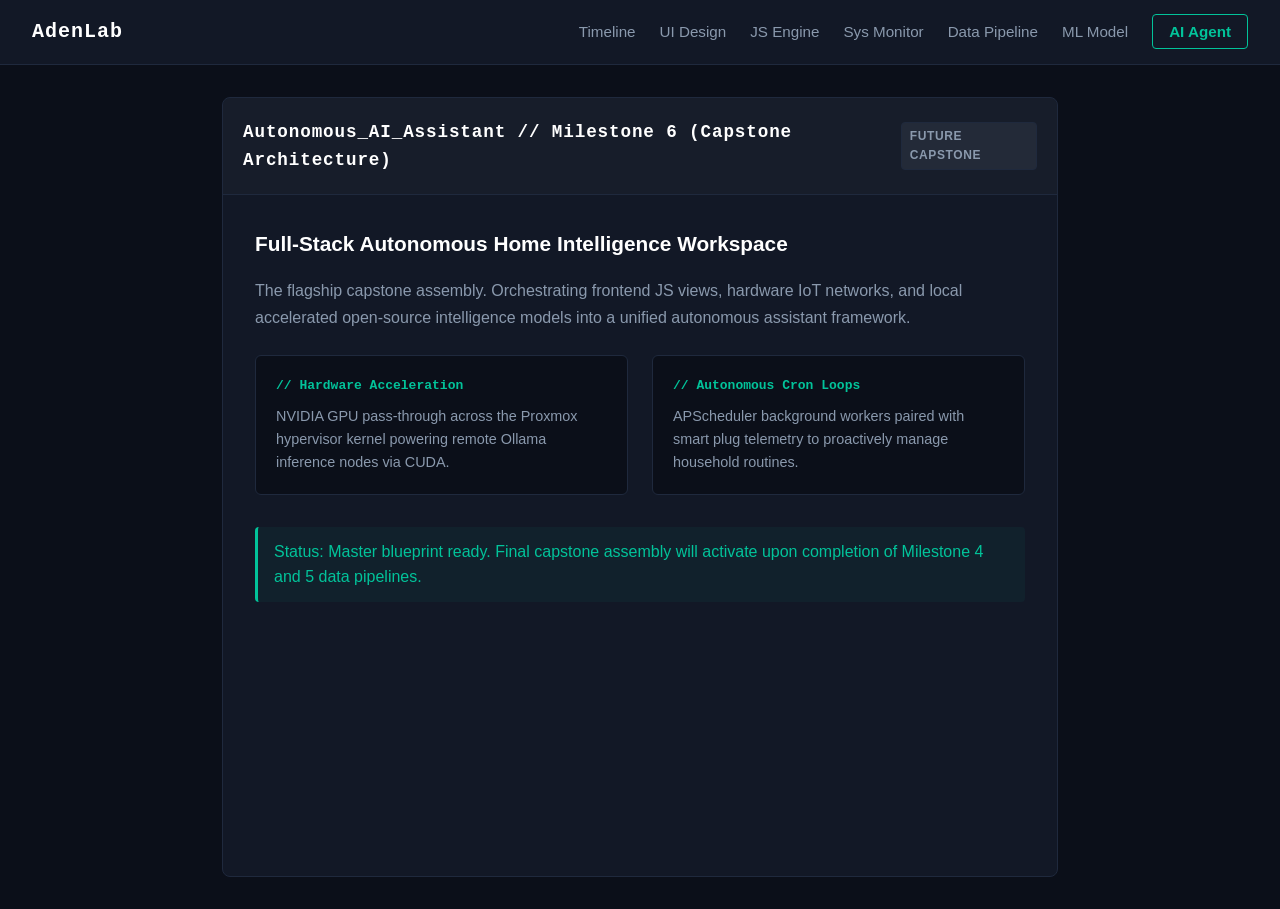
==== assistant/index.html @ 18bf2a98 "feat(assistant): add Milestone 6 flagship AI agent capstone architecture page" ====
<!DOCTYPE html>
<html lang="en-GB">
<head>
    <meta charset="UTF-8">
    <meta name="viewport" content="width=device-width, initial-scale=1.0">
    <title>AdenLab | AI Agent Capstone</title>
    <link rel="stylesheet" href="../styles.css">
</head>
<body>
    <header>
        <nav>
            <a href="/" class="logo">AdenLab</a>
            <ul>
                <li><a href="/timeline">Timeline</a></li>
                <li><a href="/design-system">UI Design</a></li>
                <li><a href="/chat-engine">JS Engine</a></li>
                <li><a href="/system-manager">Sys Monitor</a></li>
                <li><a href="/data-analytics">Data Pipeline</a></li>
                <li><a href="/ml-classifier">ML Model</a></li>
                <li><a href="/assistant" class="btn-highlight active">AI Agent</a></li>
            </ul>
        </nav>
    </header>

    <main class="workspace-wrapper" style="grid-template-columns: 1fr; max-width: 900px;">
        <section class="panel" style="min-height: 600px;">
            <div class="panel-header">
                <h2>Autonomous_AI_Assistant // Milestone 6 (Capstone Architecture)</h2>
                <span class="badge badge-future">FUTURE CAPSTONE</span>
            </div>

            <div style="padding: 2rem;">
                <h3 style="color: var(--text-primary); margin-bottom: 1rem; font-size: 1.3rem;">Full-Stack Autonomous Home Intelligence Workspace</h3>
                <p style="color: var(--text-secondary); margin-bottom: 1.5rem; line-height: 1.7;">
                    The flagship capstone assembly. Orchestrating frontend JS views, hardware IoT networks, and local accelerated open-source intelligence models into a unified autonomous assistant framework.
                </p>

                <div style="display: grid; grid-template-columns: 1fr 1fr; gap: 1.5rem; margin-bottom: 2rem;">
                    <div style="background: var(--bg-primary); border: 1px solid var(--border-subtle); padding: 1.25rem; border-radius: 6px;">
                        <h4 style="color: var(--accent); margin-bottom: 0.5rem; font-family: monospace;">// Hardware Acceleration</h4>
                        <p style="color: var(--text-secondary); font-size: 0.9rem;">NVIDIA GPU pass-through across the Proxmox hypervisor kernel powering remote Ollama inference nodes via CUDA.</p>
                    </div>
                    <div style="background: var(--bg-primary); border: 1px solid var(--border-subtle); padding: 1.25rem; border-radius: 6px;">
                        <h4 style="color: var(--accent); margin-bottom: 0.5rem; font-family: monospace;">// Autonomous Cron Loops</h4>
                        <p style="color: var(--text-secondary); font-size: 0.9rem;">APScheduler background workers paired with smart plug telemetry to proactively manage household routines.</p>
                    </div>
                </div>

                <div class="system-message">
                    Status: Master blueprint ready. Final capstone assembly will activate upon completion of Milestone 4 and 5 data pipelines.
                </div>
            </div>
        </section>
    </main>
</body>
</html>
---- styles.css ----
﻿:root {
    --bg-primary: #0b0f19; /* Deep slate-navy canvas */
    --panel-bg: #121826; /* Slightly lighter container backgrounds */
    --text-primary: #ffffff; /* Crisp white for readable headers */
    --text-secondary: #8a99ad; /* Soft slate-grey for body descriptions */
    --accent: #02c39a; /* Your core structural Teal accent */
    --accent-hover: #00a896; /* Darker, richer Teal for interactive states */
    --border-subtle: #1f293d; /* Clean divider grid lines */
}

/* Fixed universal selector from - to * */
* {
    margin: 0;
    padding: 0;
    box-sizing: border-box;
}

body {
    background-color: var(--bg-primary);
    color: var(--text-primary);
    font-family: -apple-system, BlinkMacSystemFont, "Segoe UI", Roboto, sans-serif;
    line-height: 1.6;
}

/* --- Global Header & Navigation (Desktop Default) --- */
header {
    background-color: var(--panel-bg);
    border-bottom: 1px solid var(--border-subtle);
    position: sticky;
    top: 0;
    z-index: 100;
}

nav {
    max-width: 1400px;
    margin: 0 auto;
    padding: 1rem 2rem;
    display: flex;
    justify-content: space-between;
    align-items: center;
}

.logo {
    font-size: 1.25rem;
    font-weight: 700;
    font-family: monospace;
    color: var(--text-primary);
    text-decoration: none;
    letter-spacing: 0.05em;
}

    .logo:hover {
        color: var(--accent);
    }

nav ul {
    list-style: none;
    display: flex;
    align-items: center;
    gap: 1.5rem;
}

    nav ul li a {
        color: var(--text-secondary);
        text-decoration: none;
        font-size: 0.95rem;
        font-weight: 500;
        transition: color 0.2s ease;
    }

        nav ul li a:hover,
        nav ul li a.active {
            color: var(--accent);
        }

        nav ul li a.btn-highlight {
            background-color: transparent;
            color: var(--accent);
            border: 1px solid var(--accent);
            padding: 0.5rem 1rem;
            border-radius: 4px;
            font-weight: 600;
            transition: all 0.2s ease;
        }

            nav ul li a.btn-highlight:hover {
                background-color: var(--accent);
                color: var(--bg-primary);
            }

/* --- Home Page Hero Component --- */
.hero {
    max-width: 900px;
    margin: 5rem auto;
    padding: 0 2rem;
    text-align: center;
}

    .hero h1 {
        font-size: 3rem;
        font-weight: 700;
        margin-bottom: 1.5rem;
        color: var(--text-primary);
        letter-spacing: -0.02em;
    }

    .hero p {
        color: var(--text-secondary);
        font-size: 1.15rem;
        line-height: 1.8;
    }
/* --- Master Timeline Layout Elements --- */

.timeline-container {
    max-width: 800px;
    margin: 4rem auto;
    padding: 0 2rem;
}

    .timeline-container h1 {
        font-size: 2.5rem;
        font-weight: 700;
        margin-bottom: 0.5rem;
        color: var(--text-primary);
    }

    .timeline-container .subtitle {
        color: var(--text-secondary);
        font-size: 1.1rem;
        margin-bottom: 3rem;
    }

/* The Vertical Track Line */
.timeline-axis {
    border-left: 2px solid var(--border-subtle);
    padding-left: 2rem;
    display: flex;
    flex-direction: column;
    gap: 2.5rem;
    margin-left: 0.5rem;
}

/* Individual Milestone Cards */
.timeline-card {
    background-color: var(--panel-bg);
    border: 1px solid var(--border-subtle);
    padding: 2rem;
    border-radius: 8px;
    position: relative;
    transition: transform 0.2s ease, border-color 0.2s ease;
}

    /* Visual Node Indicator Dot on the Left Line */
    .timeline-card::before {
        content: "";
        position: absolute;
        left: calc(-2rem - 7px);
        top: 2.3rem;
        width: 12px;
        height: 12px;
        border-radius: 50%;
        background-color: var(--border-subtle);
        border: 2px solid var(--bg-primary);
    }

    /* Style Modifications for Active/In-Progress Milestones */
    .timeline-card.current {
        border-color: var(--accent);
    }

        .timeline-card.current::before {
            background-color: var(--accent);
            box-shadow: 0 0 10px var(--accent);
        }

/* Internal Card Text Spacing */
.card-header {
    display: flex;
    justify-content: space-between;
    align-items: center;
    margin-bottom: 1rem;
}

.timeline-card h2 {
    font-size: 1.4rem;
    margin-bottom: 0.75rem;
    color: var(--text-primary);
}

.timeline-card p {
    color: var(--text-secondary);
    margin-bottom: 1.25rem;
    font-size: 0.95rem;
}

/* Custom Checklist Inside the Cards */
.timeline-card ul {
    list-style: none;
    display: flex;
    flex-direction: column;
    gap: 0.75rem;
}

    .timeline-card ul li {
        color: var(--text-secondary);
        font-size: 0.9rem;
        position: relative;
        padding-left: 1.5rem;
    }

        /* Custom Checklist Checkboxes */
        .timeline-card ul li::before {
            content: "☐";
            position: absolute;
            left: 0;
            color: var(--text-secondary);
        }

.timeline-card.current ul li::before {
    color: var(--accent);
}

/* Style Modifications for Active/In-Progress Milestones */
.timeline-card.current {
    border-color: var(--accent);
}

    .timeline-card.current::before {
        background-color: var(--accent);
        box-shadow: 0 0 10px var(--accent);
    }

/* Style Modifications for Completed Milestones */
.timeline-card.complete {
    border-color: #00a896;
    opacity: 0.85;
}

    .timeline-card.complete::before {
        background-color: #00a896;
        box-shadow: none;
    }

    .timeline-card.complete ul li::before {
        content: "✓";
        color: #00a896;
        font-weight: 700;
    }

/* Internal Card Text Spacing */
.card-header {
    display: flex;
}

    /* Status Badges */
    .badge {
    font-size: 0.75rem;
    font-weight: 700;
    padding: 0.25rem 0.5rem;
    border-radius: 4px;
    letter-spacing: 0.05em;
}

.badge-progress {
    background-color: rgba(2, 195, 154, 0.1);
    color: var(--accent);
    border: 1px solid var(--accent);
}

.badge-future {
    background-color: rgba(138, 153, 173, 0.1);
    color: var(--text-secondary);
    border: 1px solid var(--border-subtle);
}

.date {
    font-size: 0.85rem;
    color: var(--text-secondary);
    font-weight: 500;
}

/* --- AI Workspace Dashboard Layout Elements --- */

/* The Main Outer Viewport Container Wrapper */
.workspace-wrapper {
    max-width: 1400px;
    margin: 2rem auto;
    padding: 0 2rem;
    /* Activate CSS Grid for full structural alignment */
    display: grid;
    grid-template-columns: 1fr 1fr; /* Splits desktop space into two equal columns */
    gap: 2rem; /* Injects precise spacing between panels */
    min-height: calc(100vh - 120px); /* Stretches dashboard vertically to fill viewport screen */
}

/* Base Stylings for Both Left and Right Master Panels */
.panel {
    background-color: var(--panel-bg);
    border: 1px solid var(--border-subtle);
    border-radius: 8px;
    display: flex;
    flex-direction: column; /* Stacks header, content, and footer controls vertically */
    overflow: hidden; /* Prevents internal content from bleeding outside rounding */
}

/* Header Sections inside Panels */
.panel-header {
    background-color: rgba(255, 255, 255, 0.02);
    border-bottom: 1px solid var(--border-subtle);
    padding: 1.25rem;
    display: flex;
    justify-content: space-between;
    align-items: center;
}

    .panel-header h2 {
        font-size: 1.1rem;
        font-family: monospace; /* Gives a system console workstation aesthetic */
        color: var(--text-primary);
        letter-spacing: 0.05em;
    }

/* --- Left Panel: Terminal Chat Viewport Elements --- */

.chat-panel {
    height: 100%;
}

.chat-log-container {
    flex: 1; /* Forces the log block to absorb all available empty center space */
    padding: 1.5rem;
    font-family: monospace;
    font-size: 0.9rem;
    overflow-y: auto; /* Adds automated scrollbars when log length overflows text boxes */
}

.system-message {
    color: var(--accent); /* Highlights terminal core statuses in your signature Teal */
    background-color: rgba(2, 195, 154, 0.05);
    padding: 0.75rem 1rem;
    border-radius: 4px;
    border-left: 3px solid var(--accent);
}

/* Lower Prompt Entry Bar Input Controls */
.chat-input-bar {
    padding: 1.25rem;
    background-color: rgba(0, 0, 0, 0.15);
    border-top: 1px solid var(--border-subtle);
    display: flex;
    gap: 0.75rem;
}

    .chat-input-bar input {
        flex: 1;
        background-color: var(--bg-primary);
        border: 1px solid var(--border-subtle);
        padding: 0.75rem 1rem;
        border-radius: 4px;
        color: var(--text-primary);
        font-size: 0.9rem;
    }

    .chat-input-bar button {
        background-color: rgba(23, 32, 48, 0.8);
        color: var(--text-secondary);
        border: 1px solid var(--border-subtle);
        padding: 0.75rem 1.5rem;
        border-radius: 4px;
        font-weight: 600;
        cursor: not-allowed; /* Shows user controls are temporarily safely locked down */
    }

/* Status Indicator Dot System */
.status-indicator-dot {
    width: 8px;
    height: 8px;
    border-radius: 50%;
}

    .status-indicator-dot.online {
        background-color: var(--accent);
        box-shadow: 0 0 8px var(--accent);
    }

/* --- Right Panel: IoT Topology Elements --- */

.iot-grid-container {
    padding: 1.5rem;
    display: grid;
    grid-template-columns: repeat(auto-fill, minmax(220px, 1fr)); /* Automated fluid card wrapping */
    gap: 1.25rem;
    overflow-y: auto;
}

/* Hardware Display Cards */
.iot-card {
    background-color: var(--bg-primary);
    border: 1px solid var(--border-subtle);
    padding: 1.25rem;
    border-radius: 6px;
    display: flex;
    flex-direction: column;
    gap: 0.75rem;
}

.card-meta {
    display: flex;
    justify-content: space-between;
    align-items: center;
}

.device-type {
    font-size: 0.75rem;
    color: var(--text-secondary);
    text-transform: uppercase;
    font-weight: 600;
    letter-spacing: 0.05em;
}

.device-status {
    font-size: 0.75rem;
    font-weight: 700;
    padding: 0.15rem 0.4rem;
    border-radius: 4px;
}

    .device-status.status-on {
        background-color: rgba(2, 195, 154, 0.1);
        color: var(--accent);
    }

    .device-status.status-off {
        background-color: rgba(255, 255, 255, 0.05);
        color: var(--text-secondary);
    }

.iot-card h3 {
    font-size: 1.1rem;
    color: var(--text-primary);
}

.iot-card .telemetry {
    font-size: 0.85rem;
    color: var(--text-secondary);
    font-family: monospace;
}

/* ==========================================================================
   📱 RESPONSIVE DESIGN BREAKPOINTS (Screens 768px and smaller)
   ========================================================================== */
@media screen and (max-width: 768px) {

    /* --- Global Navigation Mobile Stacking --- */
    nav {
        flex-direction: column;
        gap: 1rem;
        padding: 1rem;
    }

        nav ul {
            flex-wrap: wrap;
            justify-content: center;
            gap: 1rem;
        }

            nav ul li a {
                font-size: 0.85rem;
            }

    /* --- Timeline Page Mobile Tweaks --- */
    .timeline-container h1 {
        font-size: 2rem;
    }

    .timeline-container {
        margin: 2rem auto;
    }

    .timeline-axis {
        padding-left: 1.25rem;
        gap: 1.75rem;
    }

    .timeline-card {
        padding: 1.25rem;
    }

        .timeline-card::before {
            left: calc(-1.25rem - 7px);
        }

    .card-header {
        flex-direction: column;
        align-items: flex-start;
        gap: 0.5rem;
    }

    /* --- Workspace Dashboard Mobile Overrides --- */
    .workspace-wrapper {
        grid-template-columns: 1fr; /* Collapses side-by-side into a single stack */
        margin: 1rem auto;
        padding: 0 1rem;
        gap: 1.5rem;
        min-height: auto;
    }

    .chat-panel {
        height: 450px; /* Gives the terminal a solid fixed view height on phones */
    }

    .iot-panel {
        max-height: 500px; /* Limits the hardware container height */
    }

    .iot-grid-container {
        grid-template-columns: 1fr; /* Drops device cards into a clean single stream */
        padding: 1rem;
        gap: 1rem;
    }
}

.badge-progress {
    background-color: rgba(2, 195, 154, 0.1);
    color: var(--accent);
    border: 1px solid var(--accent);
}

/* 🟢 ADD THIS NEW MOBILE RULE HERE: */
.badge-complete {
    background-color: rgba(0, 168, 150, 0.1);
    color: #00a896;
    border: 1px solid #00a896;
}
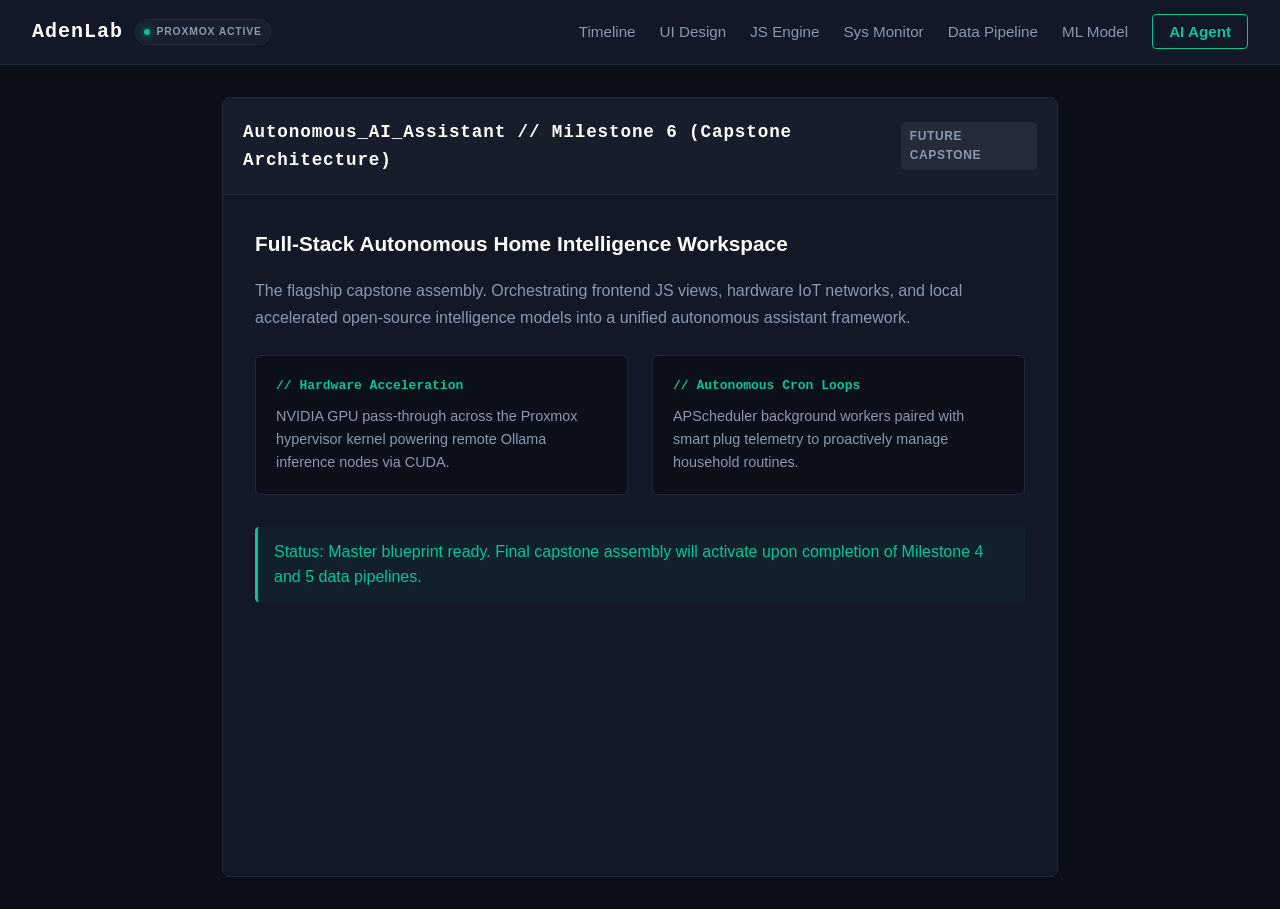
==== commit 38d30ef1: "feat(ui): add dynamic system status badge and health-check logic to navigation header" ====
--- a/assistant/index.html
+++ b/assistant/index.html
@@ -9,7 +9,9 @@
 <body>
     <header>
         <nav>
-            <a href="/" class="logo">AdenLab</a>
+            <a href="/" class="logo">
+                AdenLab <span id="system-status-pill" class="status-pill"><span id="status-dot" class="pulse-dot"></span> <span id="status-text">PROXMOX ACTIVE</span></span>
+            </a>
             <ul>
                 <li><a href="/timeline">Timeline</a></li>
                 <li><a href="/design-system">UI Design</a></li>
@@ -52,5 +54,63 @@
             </div>
         </section>
     </main>
+
+    <!-- JavaScript must be inside script tags and before closing body -->
+    <script>
+                document.addEventListener("DOMContentLoaded", () => {
+                    const statusPill = document.getElementById("system-status-pill");
+                    const statusDot = document.getElementById("status-dot");
+                    const statusText = document.getElementById("status-text");
+
+                    const HEALTH_CHECK_URL = 'https://your-proxmox-ip-or-api/health';
+
+                    async function checkSystemHealth() {
+                        try {
+                            const controller = new AbortController();
+                            const timeoutId = setTimeout(() => controller.abort(), 3000);
+
+                            const response = await fetch(HEALTH_CHECK_URL, {
+                                method: 'GET',
+                                mode: 'no-cors',
+                                signal: controller.signal
+                            });
+
+                            clearTimeout(timeoutId);
+                            setOnlineState();
+                        } catch (error) {
+                            setOfflineState("MAINTENANCE");
+                        }
+                    }
+
+                    function setOnlineState() {
+                        if (statusText) statusText.textContent = "PROXMOX ACTIVE";
+                        if (statusPill) {
+                            statusPill.style.borderColor = "var(--border-subtle)";
+                            statusPill.style.color = "var(--text-secondary)";
+                        }
+                        if (statusDot) {
+                            statusDot.style.backgroundColor = "var(--accent)";
+                            statusDot.style.boxShadow = "0 0 8px var(--accent)";
+                            statusDot.className = "pulse-dot";
+                        }
+                    }
+
+                    function setOfflineState(reason = "OFFLINE") {
+                        if (statusText) statusText.textContent = `PROXMOX ${reason}`;
+                        if (statusPill) {
+                            statusPill.style.borderColor = "rgba(239, 68, 68, 0.4)";
+                            statusPill.style.color = "#ef4444";
+                        }
+                        if (statusDot) {
+                            statusDot.style.backgroundColor = "#ef4444";
+                            statusDot.style.boxShadow = "0 0 8px #ef4444";
+                            statusDot.className = "pulse-dot offline-pulse";
+                        }
+                    }
+
+                    // Uncomment when ready to poll real backend:
+                    // checkSystemHealth();
+                });
+    </script>
 </body>
 </html>
--- a/styles.css
+++ b/styles.css
@@ -109,6 +109,185 @@
         font-size: 1.15rem;
         line-height: 1.8;
     }
+
+/* --- Home Page Extended Components (Hero Actions, Status Strip, Context, Pillars) --- */
+.hero-tag {
+    display: inline-block;
+    font-size: 0.8rem;
+    font-weight: 600;
+    letter-spacing: 0.08em;
+    text-transform: uppercase;
+    color: #38bdf8;
+    margin-bottom: 0.75rem;
+}
+
+.hero-actions {
+    display: flex;
+    gap: 1rem;
+    margin-top: 1.75rem;
+    justify-content: center;
+    flex-wrap: wrap;
+}
+
+.btn-primary, .btn-secondary {
+    padding: 0.75rem 1.4rem;
+    border-radius: 6px;
+    font-weight: 600;
+    text-decoration: none;
+    transition: all 0.2s ease;
+}
+
+.btn-primary {
+    background-color: var(--accent);
+    color: var(--bg-primary);
+}
+
+    .btn-primary:hover {
+        background-color: var(--accent-hover);
+    }
+
+.btn-secondary {
+    background-color: rgba(255, 255, 255, 0.06);
+    color: var(--text-primary);
+    border: 1px solid var(--border-subtle);
+}
+
+    .btn-secondary:hover {
+        background-color: rgba(255, 255, 255, 0.12);
+    }
+
+/* Status Strip */
+.status-strip {
+    max-width: 1200px;
+    margin: 2.5rem auto;
+    padding: 1.25rem 2rem;
+    background: var(--panel-bg);
+    border: 1px solid var(--border-subtle);
+    border-radius: 8px;
+    display: grid;
+    grid-template-columns: repeat(auto-fit, minmax(220px, 1fr));
+    gap: 1.5rem;
+}
+
+.status-item {
+    display: flex;
+    flex-direction: column;
+    gap: 0.25rem;
+    padding-left: 1.5rem;
+    border-left: 1px solid var(--border-subtle);
+}
+
+    .status-item:first-child {
+        padding-left: 0;
+        border-left: none;
+    }
+
+.status-label {
+    font-size: 0.75rem;
+    text-transform: uppercase;
+    letter-spacing: 0.05em;
+    color: var(--text-secondary);
+}
+
+.status-value {
+    font-weight: 600;
+    color: var(--text-primary);
+}
+
+    .status-value.active-text {
+        color: #38bdf8;
+    }
+
+    .status-value.early-text {
+        color: #fbbf24;
+    }
+
+/* Project Origin Two-Column Grid */
+.project-context {
+    max-width: 1000px;
+    margin: 3rem auto;
+    padding: 0 2rem;
+    display: grid;
+    grid-template-columns: repeat(auto-fit, minmax(300px, 1fr));
+    gap: 1.5rem;
+}
+
+.context-card {
+    background-color: var(--panel-bg);
+    border: 1px solid var(--border-subtle);
+    border-radius: 8px;
+    padding: 1.75rem;
+}
+
+    .context-card h2 {
+        margin-top: 0;
+        font-size: 1.25rem;
+        color: var(--text-primary);
+        margin-bottom: 0.75rem;
+    }
+
+    .context-card p {
+        color: var(--text-secondary);
+        line-height: 1.6;
+        margin-bottom: 0;
+        font-size: 0.95rem;
+    }
+
+/* Core Pillars Section */
+.pillars-section {
+    max-width: 1200px;
+    margin: 3.5rem auto;
+    padding: 0 2rem;
+}
+
+    .pillars-section h2 {
+        font-size: 1.75rem;
+        margin-bottom: 1.5rem;
+        color: var(--text-primary);
+    }
+
+.pillars-grid {
+    display: grid;
+    grid-template-columns: repeat(auto-fit, minmax(280px, 1fr));
+    gap: 1.5rem;
+}
+
+.pillar-card {
+    background-color: var(--panel-bg);
+    border: 1px solid var(--border-subtle);
+    border-radius: 8px;
+    padding: 1.75rem;
+    display: flex;
+    flex-direction: column;
+    justify-content: space-between;
+}
+
+    .pillar-card h3 {
+        margin-top: 0;
+        font-size: 1.15rem;
+        color: var(--text-primary);
+        margin-bottom: 0.75rem;
+    }
+
+    .pillar-card p {
+        color: var(--text-secondary);
+        line-height: 1.55;
+        font-size: 0.95rem;
+        margin-bottom: 1.5rem;
+    }
+
+.pillar-link {
+    display: inline-block;
+    color: var(--accent);
+    text-decoration: none;
+    font-weight: 600;
+    font-size: 0.9rem;
+}
+
+    .pillar-link:hover {
+        text-decoration: underline;
+    }
+
 /* --- Master Timeline Layout Elements --- */
 
 .timeline-container {
@@ -279,6 +458,24 @@
     font-weight: 500;
 }
 
+/* Early / Out-of-Sequence Milestone Styling */
+.timeline-card.early-milestone {
+    border-left: 4px solid #f59e0b; /* Amber accent to distinguish from sequential green */
+    background: linear-gradient(145deg, rgba(245, 158, 11, 0.06), rgba(15, 23, 42, 0.4));
+}
+
+.badge-early {
+    background-color: rgba(245, 158, 11, 0.15);
+    color: #fbbf24;
+    border: 1px solid rgba(245, 158, 11, 0.4);
+    padding: 0.25rem 0.6rem;
+    border-radius: 4px;
+    font-size: 0.75rem;
+    font-weight: 700;
+    letter-spacing: 0.05em;
+    text-transform: uppercase;
+}
+
 /* --- AI Workspace Dashboard Layout Elements --- */
 
 /* The Main Outer Viewport Container Wrapper */
@@ -526,9 +723,164 @@
     border: 1px solid var(--accent);
 }
 
+/* Tech Stack Badge Cloud */
+.tech-stack-section {
+    max-width: 1200px;
+    margin: 3.5rem auto;
+    padding: 0 2rem;
+}
+
+    .tech-stack-section h2 {
+        font-size: 1.5rem;
+        margin-bottom: 1.25rem;
+        color: var(--text-primary);
+    }
+
+.badge-cloud {
+    display: flex;
+    flex-wrap: wrap;
+    gap: 0.75rem;
+}
+
+.tech-badge {
+    background-color: var(--panel-bg);
+    color: var(--text-primary);
+    border: 1px solid var(--border-subtle);
+    padding: 0.5rem 1rem;
+    border-radius: 6px;
+    font-size: 0.9rem;
+    font-weight: 500;
+    font-family: monospace;
+    transition: border-color 0.2s ease, color 0.2s ease;
+}
+
+    .tech-badge:hover {
+        border-color: var(--accent);
+        color: var(--accent);
+    }
+
+/* Recent System Activity Feed */
+.activity-section {
+    max-width: 1200px;
+    margin: 3.5rem auto;
+    padding: 0 2rem;
+}
+
+    .activity-section h2 {
+        font-size: 1.5rem;
+        margin-bottom: 1.25rem;
+        color: var(--text-primary);
+    }
+
+.activity-feed {
+    display: flex;
+    flex-direction: column;
+    gap: 1rem;
+}
+
+.activity-item {
+    background-color: var(--panel-bg);
+    border: 1px solid var(--border-subtle);
+    border-radius: 8px;
+    padding: 1.25rem 1.5rem;
+    display: flex;
+    flex-direction: column;
+    gap: 0.35rem;
+}
+
+.activity-date {
+    font-size: 0.75rem;
+    text-transform: uppercase;
+    letter-spacing: 0.05em;
+    color: var(--accent);
+    font-weight: 700;
+}
+
+.activity-item p {
+    color: var(--text-secondary);
+    font-size: 0.95rem;
+    margin: 0;
+    line-height: 1.5;
+}
+
+.activity-item strong {
+    color: var(--text-primary);
+}
+
 /* 🟢 ADD THIS NEW MOBILE RULE HERE: */
 .badge-complete {
     background-color: rgba(0, 168, 150, 0.1);
     color: #00a896;
     border: 1px solid #00a896;
 }
+/* --- Navigation Live Status Badge & Pulse --- */
+.logo {
+    display: flex;
+    align-items: center;
+    gap: 0.75rem;
+}
+
+.status-pill {
+    display: inline-flex;
+    align-items: center;
+    gap: 0.4rem;
+    font-size: 0.65rem;
+    font-family: -apple-system, BlinkMacSystemFont, "Segoe UI", Roboto, sans-serif;
+    font-weight: 600;
+    text-transform: uppercase;
+    letter-spacing: 0.08em;
+    color: var(--text-secondary);
+    background-color: rgba(255, 255, 255, 0.03);
+    border: 1px solid var(--border-subtle);
+    padding: 0.2rem 0.5rem;
+    border-radius: 12px;
+    transition: all 0.3s ease;
+}
+
+.pulse-dot {
+    width: 6px;
+    height: 6px;
+    background-color: var(--accent);
+    border-radius: 50%;
+    box-shadow: 0 0 8px var(--accent);
+    animation: pulse-animation 2s infinite;
+}
+
+@keyframes pulse-animation {
+    0% {
+        transform: scale(0.95);
+        box-shadow: 0 0 0 0 rgba(2, 195, 154, 0.7);
+    }
+
+    70% {
+        transform: scale(1);
+        box-shadow: 0 0 0 6px rgba(2, 195, 154, 0);
+    }
+
+    100% {
+        transform: scale(0.95);
+        box-shadow: 0 0 0 0 rgba(2, 195, 154, 0);
+    }
+}
+
+/* Red Offline Pulse for Maintenance/Outage States */
+.pulse-dot.offline-pulse {
+    animation: offline-pulse-animation 2s infinite;
+}
+
+@keyframes offline-pulse-animation {
+    0% {
+        transform: scale(0.95);
+        box-shadow: 0 0 0 0 rgba(239, 68, 68, 0.7);
+    }
+
+    70% {
+        transform: scale(1);
+        box-shadow: 0 0 0 6px rgba(239, 68, 68, 0);
+    }
+
+    100% {
+        transform: scale(0.95);
+        box-shadow: 0 0 0 0 rgba(239, 68, 68, 0);
+    }
+}
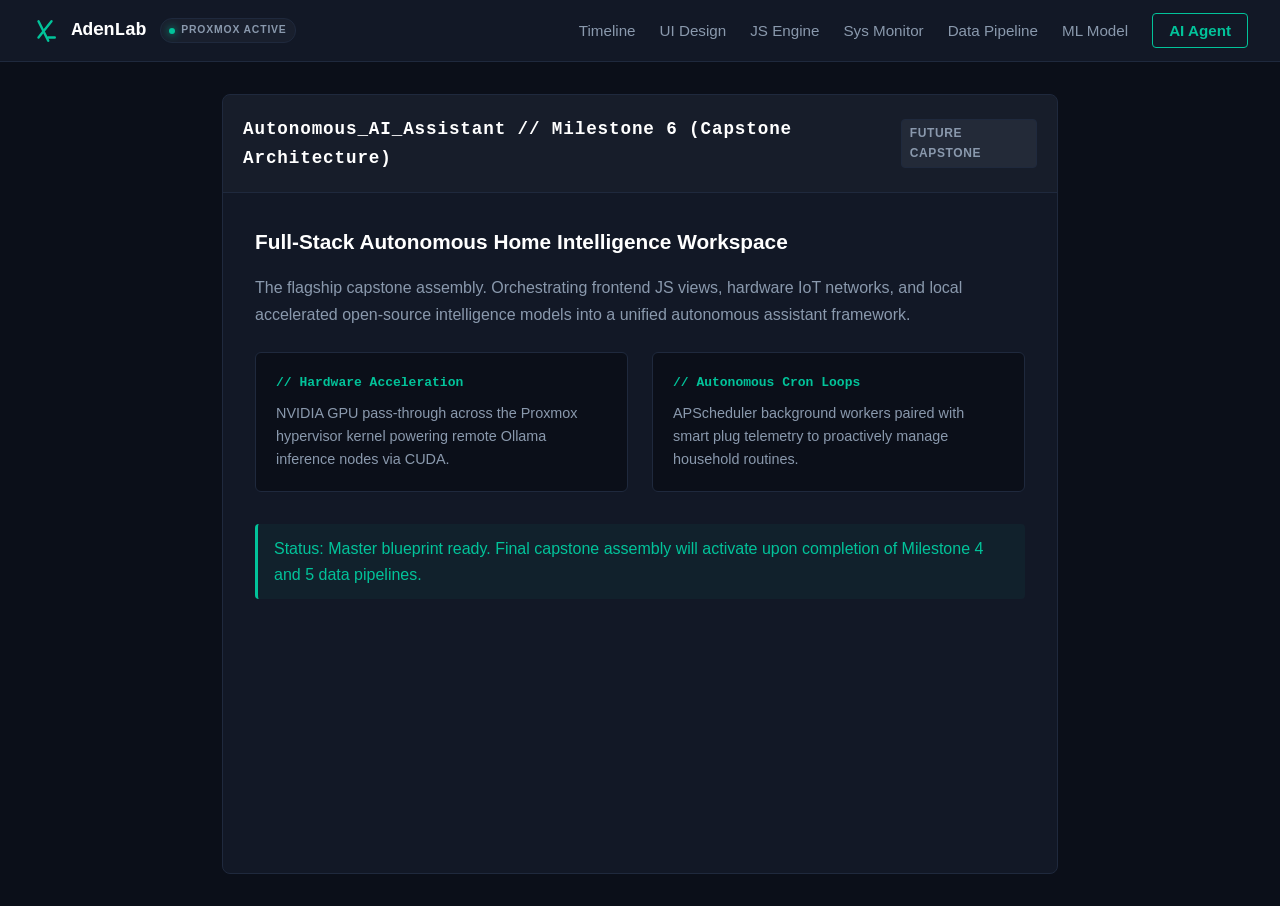
==== commit f9de7337: "feat(ui): add custom SVG monogram logo to navigation header" ====
--- a/assistant/index.html
+++ b/assistant/index.html
@@ -10,7 +10,27 @@
     <header>
         <nav>
             <a href="/" class="logo">
-                AdenLab <span id="system-status-pill" class="status-pill"><span id="status-dot" class="pulse-dot"></span> <span id="status-text">PROXMOX ACTIVE</span></span>
+                <!-- SVG Monogram Logo -->
+                <svg class="logo-icon" viewBox="0 0 32 32" xmlns="http://www.w3.org/2000/svg">
+                    <defs>
+                        <linearGradient id="logo-grad" x1="0%" y1="0%" x2="100%" y2="100%">
+                            <stop offset="0%" style="stop-color:var(--accent);stop-opacity:1" />
+                            <stop offset="100%" style="stop-color:#00cba9;stop-opacity:0.8" />
+                        </linearGradient>
+                    </defs>
+                    <path d="M8 4 L20 28" stroke="var(--accent)" stroke-width="3" stroke-linecap="round" />
+                    <path d="M24 4 L8 24" stroke="var(--accent)" stroke-width="3" stroke-linecap="round" />
+                    <path d="M20 24 L28 24" stroke="var(--accent)" stroke-width="3" stroke-linecap="round" />
+                </svg>
+
+                <!-- Site Title -->
+                <span class="logo-text">AdenLab</span>
+
+                <!-- Status Pill -->
+                <span id="system-status-pill" class="status-pill">
+                    <span id="status-dot" class="pulse-dot"></span>
+                    <span id="status-text">PROXMOX ACTIVE</span>
+                </span>
             </a>
             <ul>
                 <li><a href="/timeline">Timeline</a></li>
--- a/styles.css
+++ b/styles.css
@@ -883,4 +883,27 @@
         transform: scale(0.95);
         box-shadow: 0 0 0 0 rgba(239, 68, 68, 0);
     }
+}
+
+/* Navigation Logo Layout */
+.logo {
+    display: flex;
+    align-items: center;
+    gap: 0.85rem;
+    text-decoration: none;
+}
+
+/* Monogram SVG Icon Sizing */
+.logo-icon {
+    width: 26px;
+    height: 26px;
+    flex-shrink: 0;
+}
+
+/* Site Title Typography */
+.logo-text {
+    font-size: 1.15rem;
+    font-weight: 700;
+    color: var(--text-primary);
+    letter-spacing: -0.02em;
 }
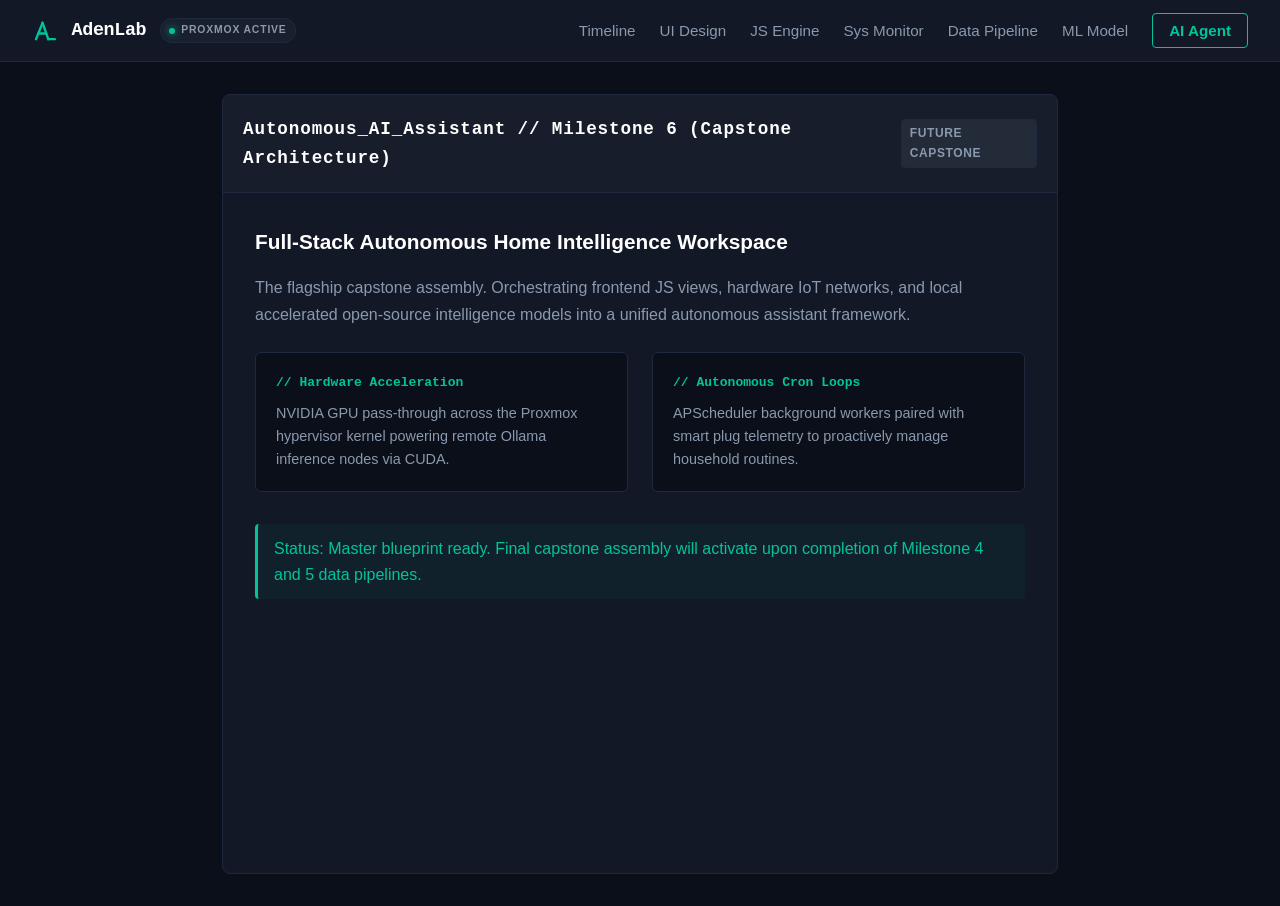
==== commit 6c3c83f1: "Fixing the SVG logo" ====
--- a/assistant/index.html
+++ b/assistant/index.html
@@ -12,15 +12,14 @@
             <a href="/" class="logo">
                 <!-- SVG Monogram Logo -->
                 <svg class="logo-icon" viewBox="0 0 32 32" xmlns="http://www.w3.org/2000/svg">
-                    <defs>
-                        <linearGradient id="logo-grad" x1="0%" y1="0%" x2="100%" y2="100%">
-                            <stop offset="0%" style="stop-color:var(--accent);stop-opacity:1" />
-                            <stop offset="100%" style="stop-color:#00cba9;stop-opacity:0.8" />
-                        </linearGradient>
-                    </defs>
-                    <path d="M8 4 L20 28" stroke="var(--accent)" stroke-width="3" stroke-linecap="round" />
-                    <path d="M24 4 L8 24" stroke="var(--accent)" stroke-width="3" stroke-linecap="round" />
-                    <path d="M20 24 L28 24" stroke="var(--accent)" stroke-width="3" stroke-linecap="round" />
+                    <!-- Left leg of the 'A' -->
+                    <path d="M5 26 L13 6" stroke="var(--accent)" stroke-width="3" stroke-linecap="round" />
+                    <!-- Shared center leg ('A' right leg / 'L' vertical stem) -->
+                    <path d="M13 6 L20 26" stroke="var(--accent)" stroke-width="3" stroke-linecap="round" />
+                    <!-- Crossbar of the 'A' -->
+                    <path d="M8 19 L17 19" stroke="var(--accent)" stroke-width="3" stroke-linecap="round" />
+                    <!-- Foot of the 'L' -->
+                    <path d="M20 26 L28 26" stroke="var(--accent)" stroke-width="3" stroke-linecap="round" />
                 </svg>
 
                 <!-- Site Title -->
